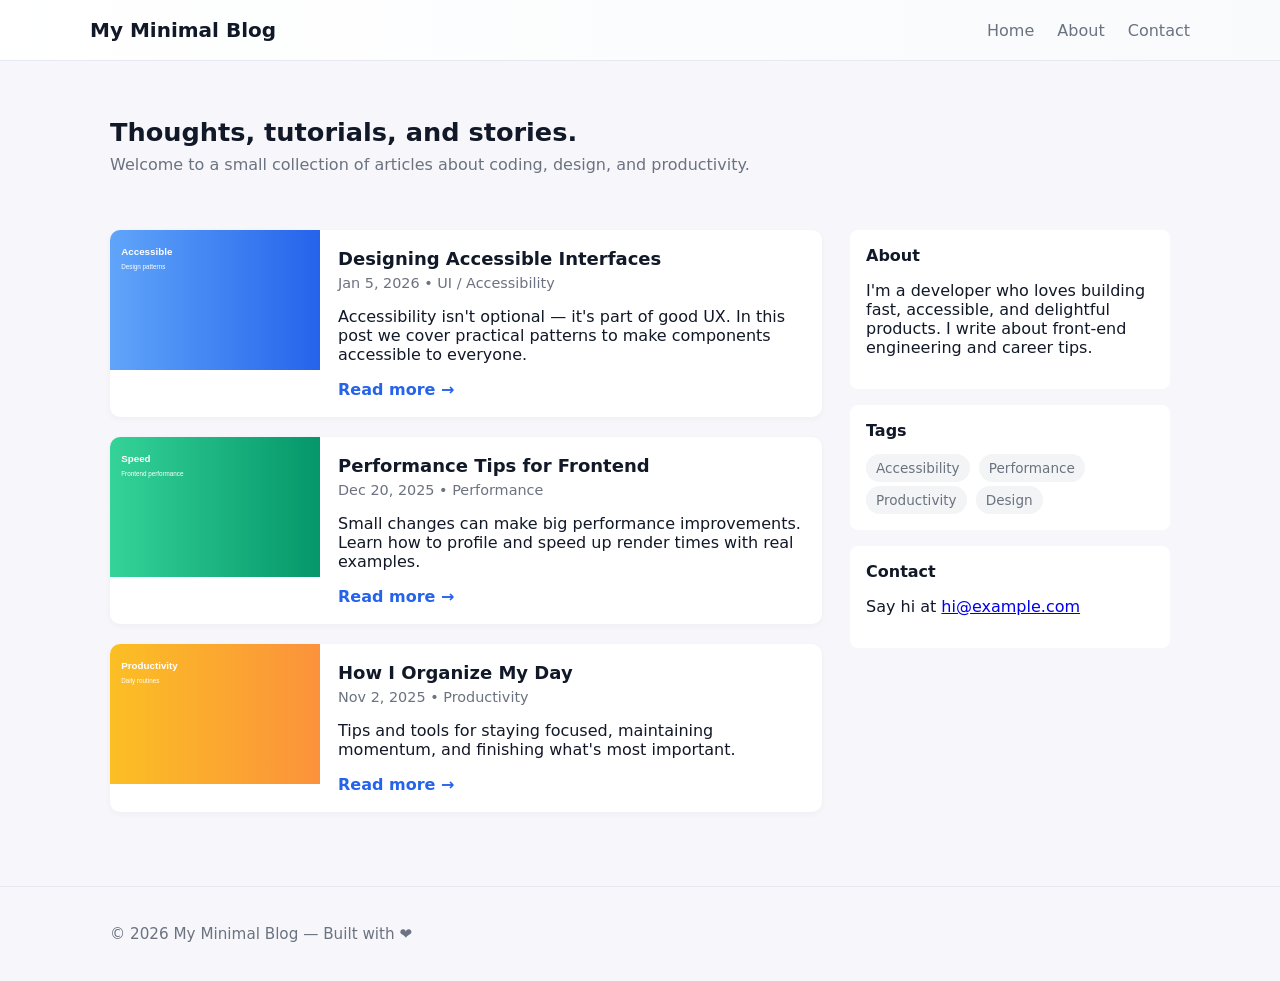
==== index.html @ c854fa27 "first commit" ====
<!DOCTYPE html>
<html lang="en">
  <head>
    <meta charset="utf-8" />
    <meta name="viewport" content="width=device-width, initial-scale=1" />
    <title>My Minimal Blog</title>
    <meta name="description" content="A simple, responsive blog template" />
    <link rel="stylesheet" href="styles.css" />
  </head>
  <body>
    <header class="site-header">
      <div class="container header-inner">
        <h1 class="site-title">My Minimal Blog</h1>
        <nav class="main-nav" aria-label="Main navigation">
          <a href="#">Home</a>
          <a href="#about">About</a>
          <a href="#contact">Contact</a>
        </nav>
      </div>
    </header>

    <main class="container">
      <section class="hero">
        <h2>Thoughts, tutorials, and stories.</h2>
        <p>Welcome to a small collection of articles about coding, design, and productivity.</p>
      </section>

      <div class="layout">
        <section class="posts" aria-label="Blog posts">
          <article class="post">
            <img src="imgs/post1.svg" alt="Post 1 image" class="post-image" />
            <div class="post-content">
              <h3 class="post-title">Designing Accessible Interfaces</h3>
              <p class="post-meta">Jan 5, 2026 • UI / Accessibility</p>
              <p>Accessibility isn't optional — it's part of good UX. In this post we cover practical patterns to make components accessible to everyone.</p>
              <a class="read-more" href="#">Read more →</a>
            </div>
          </article>

          <article class="post">
            <img src="imgs/post2.svg" alt="Post 2 image" class="post-image" />
            <div class="post-content">
              <h3 class="post-title">Performance Tips for Frontend</h3>
              <p class="post-meta">Dec 20, 2025 • Performance</p>
              <p>Small changes can make big performance improvements. Learn how to profile and speed up render times with real examples.</p>
              <a class="read-more" href="#">Read more →</a>
            </div>
          </article>

          <article class="post">
            <img src="imgs/post3.svg" alt="Post 3 image" class="post-image" />
            <div class="post-content">
              <h3 class="post-title">How I Organize My Day</h3>
              <p class="post-meta">Nov 2, 2025 • Productivity</p>
              <p>Tips and tools for staying focused, maintaining momentum, and finishing what's most important.</p>
              <a class="read-more" href="#">Read more →</a>
            </div>
          </article>
        </section>

        <aside class="sidebar" aria-label="Sidebar">
          <div id="about" class="widget">
            <h4>About</h4>
            <p>I'm a developer who loves building fast, accessible, and delightful products. I write about front-end engineering and career tips.</p>
          </div>

          <div class="widget">
            <h4>Tags</h4>
            <div class="tags">
              <a href="#">Accessibility</a>
              <a href="#">Performance</a>
              <a href="#">Productivity</a>
              <a href="#">Design</a>
            </div>
          </div>

          <div id="contact" class="widget">
            <h4>Contact</h4>
            <p>Say hi at <a href="mailto:hi@example.com">hi@example.com</a></p>
          </div>
        </aside>
      </div>
    </main>

    <footer class="site-footer">
      <div class="container">
        <p>© 2026 My Minimal Blog — Built with ❤️</p>
      </div>
    </footer>
  </body>
</html>
---- styles.css ----
:root{
	--bg:#f7f7fb;
	--card:#ffffff;
	--muted:#6b7280;
	--accent:#2563eb;
	--radius:10px;
	--max-width:1100px;
	--container-padding:20px;
}

*{box-sizing:border-box}
html,body{height:100%;}
body{
	margin:0;
	font-family:Inter, system-ui, -apple-system, "Segoe UI", Roboto, "Helvetica Neue", Arial;
	background:var(--bg);
	color:#111827;
	-webkit-font-smoothing:antialiased;
}

.container{max-width:var(--max-width);margin:0 auto;padding:var(--container-padding)}
.site-header{background:linear-gradient(90deg,#fff,#f8fafc);border-bottom:1px solid #e6e9ef}
.header-inner{display:flex;align-items:center;justify-content:space-between;padding:18px 0}
.site-title{font-size:1.25rem;margin:0}
.main-nav a{margin-left:18px;color:var(--muted);text-decoration:none}
.main-nav a:hover{color:var(--accent)}

.hero{padding:36px 0;text-align:left}
.hero h2{margin:0 0 8px 0;font-size:1.6rem}
.hero p{margin:0;color:var(--muted)}

.layout{display:grid;grid-template-columns:1fr 320px;gap:28px;padding:20px 0}

.posts{display:flex;flex-direction:column;gap:20px}
.post{display:flex;background:var(--card);border-radius:var(--radius);overflow:hidden;box-shadow:0 2px 6px rgba(16,24,40,0.04)}
.post-image{width:220px;height:140px;object-fit:cover;display:block}
.post-content{padding:18px}
.post-title{margin:0 0 6px 0;font-size:1.125rem}
.post-meta{margin:0 0 12px 0;color:var(--muted);font-size:0.9rem}
.read-more{color:var(--accent);text-decoration:none;font-weight:600}

.sidebar .widget{background:var(--card);padding:16px;border-radius:8px;margin-bottom:16px}
.widget h4{margin:0 0 10px 0}
.tags a{display:inline-block;background:#f3f4f6;color:var(--muted);padding:6px 10px;border-radius:999px;margin:4px 4px 0 0;font-size:0.85rem;text-decoration:none}

.site-footer{border-top:1px solid #e6e9ef;padding:18px 0;margin-top:34px}
.site-footer p{margin:0;color:var(--muted);font-size:0.95rem}

/* Responsive */
@media (max-width:900px){
	.layout{grid-template-columns:1fr;}
	.post{flex-direction:column}
	.post-image{width:100%;height:180px}
}

@media (prefers-color-scheme:dark){
	:root{--bg:#0b1220;--card:#071125;color:#e6eef8;--muted:#9fb0d6}
	.main-nav a{color:#9fb0d6}
}
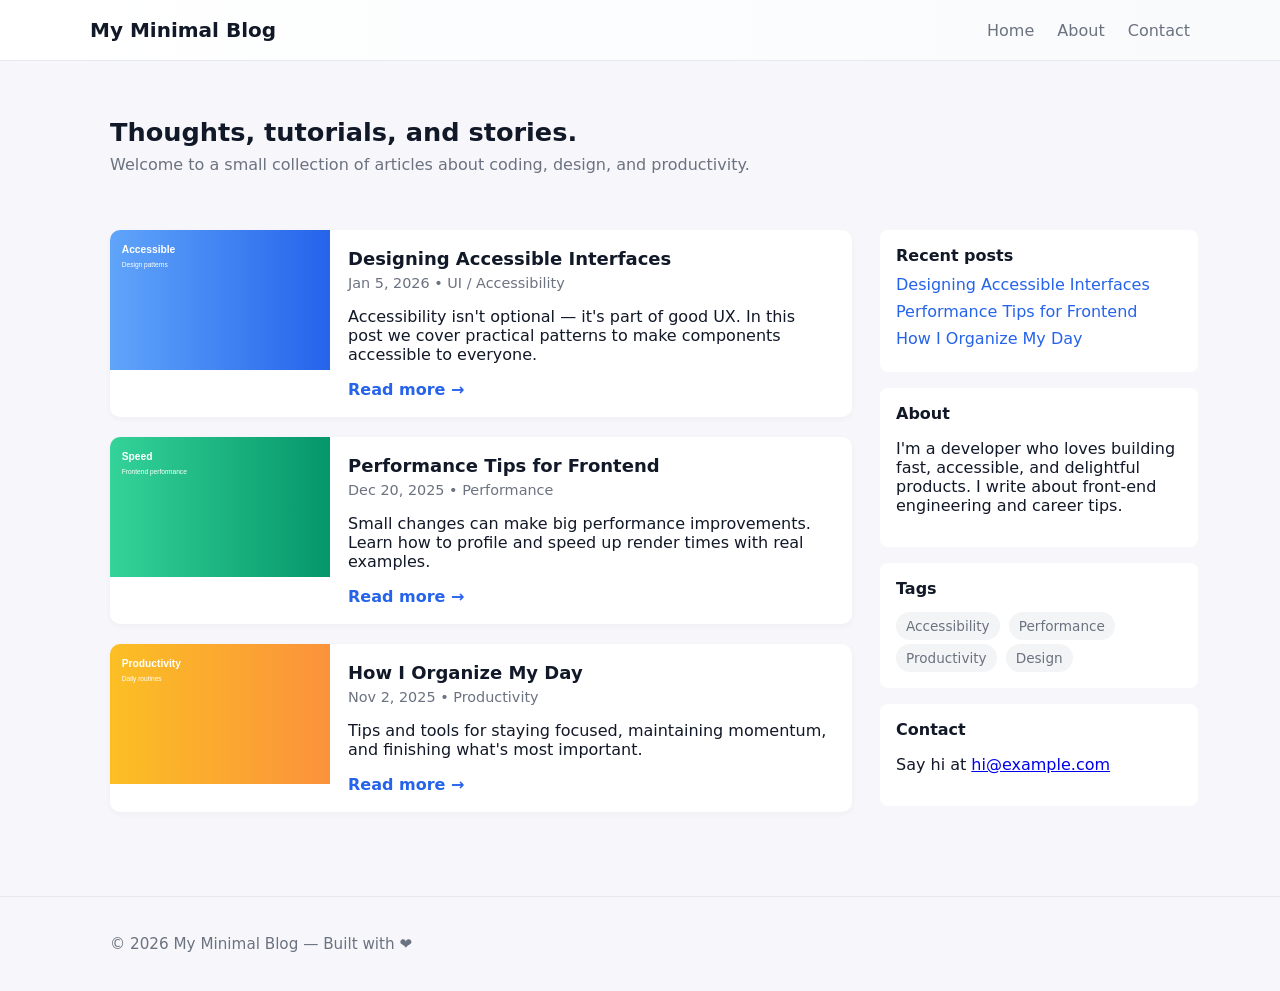
==== commit 221b28b0: "chore: update styles; add skip link and recent posts" ====
--- a/index.html
+++ b/index.html
@@ -8,18 +8,20 @@
     <link rel="stylesheet" href="styles.css" />
   </head>
   <body>
+    <a class="skip-link" href="#main-content">Skip to content</a>
+
     <header class="site-header">
       <div class="container header-inner">
         <h1 class="site-title">My Minimal Blog</h1>
         <nav class="main-nav" aria-label="Main navigation">
-          <a href="#">Home</a>
+          <a href="#" aria-current="page">Home</a>
           <a href="#about">About</a>
           <a href="#contact">Contact</a>
         </nav>
       </div>
     </header>
 
-    <main class="container">
+    <main id="main-content" class="container">
       <section class="hero">
         <h2>Thoughts, tutorials, and stories.</h2>
         <p>Welcome to a small collection of articles about coding, design, and productivity.</p>
@@ -59,6 +61,15 @@
         </section>
 
         <aside class="sidebar" aria-label="Sidebar">
+          <div class="widget">
+            <h4>Recent posts</h4>
+            <ul class="recent-posts">
+              <li><a href="#">Designing Accessible Interfaces</a></li>
+              <li><a href="#">Performance Tips for Frontend</a></li>
+              <li><a href="#">How I Organize My Day</a></li>
+            </ul>
+          </div>
+
           <div id="about" class="widget">
             <h4>About</h4>
             <p>I'm a developer who loves building fast, accessible, and delightful products. I write about front-end engineering and career tips.</p>
@@ -88,4 +99,4 @@
       </div>
     </footer>
   </body>
-</html>
+</html>
--- a/styles.css
+++ b/styles.css
@@ -1,21 +1,42 @@
+/* Skip link for keyboard users */
+.skip-link{
+  position:absolute;
+  left:-999px;
+  top:auto;
+  width:1px;
+  height:1px;
+  overflow:hidden;
+}
+.skip-link:focus{
+  left:1rem;
+  top:1rem;
+  width:auto;
+  height:auto;
+  background:var(--accent);
+  color:#fff;
+  padding:8px 12px;
+  border-radius:6px;
+  z-index:1000;
+}
 :root{
-	--bg:#f7f7fb;
-	--card:#ffffff;
-	--muted:#6b7280;
-	--accent:#2563eb;
-	--radius:10px;
-	--max-width:1100px;
-	--container-padding:20px;
+  --bg:#f7f7fb;
+  --card:#ffffff;
+  --muted:#6b7280;
+  --accent:#2563eb;
+  --radius:10px;
+  --max-width:1100px;
+  --container-padding:20px;
 }
 
+/* Base reset */
 *{box-sizing:border-box}
-html,body{height:100%;}
+html,body{height:100%}
 body{
-	margin:0;
-	font-family:Inter, system-ui, -apple-system, "Segoe UI", Roboto, "Helvetica Neue", Arial;
-	background:var(--bg);
-	color:#111827;
-	-webkit-font-smoothing:antialiased;
+  margin:0;
+  font-family:Inter, system-ui, -apple-system, "Segoe UI", Roboto, "Helvetica Neue", Arial;
+  background:var(--bg);
+  color:#111827;
+  -webkit-font-smoothing:antialiased;
 }
 
 .container{max-width:var(--max-width);margin:0 auto;padding:var(--container-padding)}
@@ -29,32 +50,55 @@
 .hero h2{margin:0 0 8px 0;font-size:1.6rem}
 .hero p{margin:0;color:var(--muted)}
 
-.layout{display:grid;grid-template-columns:1fr 320px;gap:28px;padding:20px 0}
+/* Layout: mobile-first (stacked) */
+.layout{display:block;gap:28px;padding:20px 0}
 
+/* Posts list */
 .posts{display:flex;flex-direction:column;gap:20px}
-.post{display:flex;background:var(--card);border-radius:var(--radius);overflow:hidden;box-shadow:0 2px 6px rgba(16,24,40,0.04)}
-.post-image{width:220px;height:140px;object-fit:cover;display:block}
+
+/* Individual post */
+.post{
+  display:flex;
+  flex-direction:column; /* stack image and content on small screens */
+  background:var(--card);
+  border-radius:var(--radius);
+  overflow:hidden;
+  box-shadow:0 2px 6px rgba(16,24,40,0.04);
+}
+.post-image{width:100%;height:180px;object-fit:cover;display:block}
 .post-content{padding:18px}
 .post-title{margin:0 0 6px 0;font-size:1.125rem}
 .post-meta{margin:0 0 12px 0;color:var(--muted);font-size:0.9rem}
 .read-more{color:var(--accent);text-decoration:none;font-weight:600}
 
+/* Sidebar widgets */
 .sidebar .widget{background:var(--card);padding:16px;border-radius:8px;margin-bottom:16px}
 .widget h4{margin:0 0 10px 0}
 .tags a{display:inline-block;background:#f3f4f6;color:var(--muted);padding:6px 10px;border-radius:999px;margin:4px 4px 0 0;font-size:0.85rem;text-decoration:none}
+.recent-posts{list-style:none;padding:0;margin:0}
+.recent-posts li{margin:8px 0}
+.recent-posts a{text-decoration:none;color:var(--accent)}
 
+/* Footer */
 .site-footer{border-top:1px solid #e6e9ef;padding:18px 0;margin-top:34px}
 .site-footer p{margin:0;color:var(--muted);font-size:0.95rem}
 
-/* Responsive */
-@media (max-width:900px){
-	.layout{grid-template-columns:1fr;}
-	.post{flex-direction:column}
-	.post-image{width:100%;height:180px}
+/* Desktop layout: side-by-side at 768px and wider (70% / 30%) */
+@media (min-width:768px){
+  .layout{
+    display:grid;
+    grid-template-columns: 70% 30%;
+    gap:28px;
+    align-items:start;
+  }
+
+  /* Make posts display with image left and content right on wider screens */
+  .post{flex-direction:row}
+  .post-image{width:220px;height:140px;flex-shrink:0}
 }
 
+/* Dark mode (optional) */
 @media (prefers-color-scheme:dark){
-	:root{--bg:#0b1220;--card:#071125;color:#e6eef8;--muted:#9fb0d6}
-	.main-nav a{color:#9fb0d6}
-}
-
+  :root{--bg:#0b1220;--card:#071125;color:#e6eef8;--muted:#9fb0d6}
+  .main-nav a{color:#9fb0d6}
+}
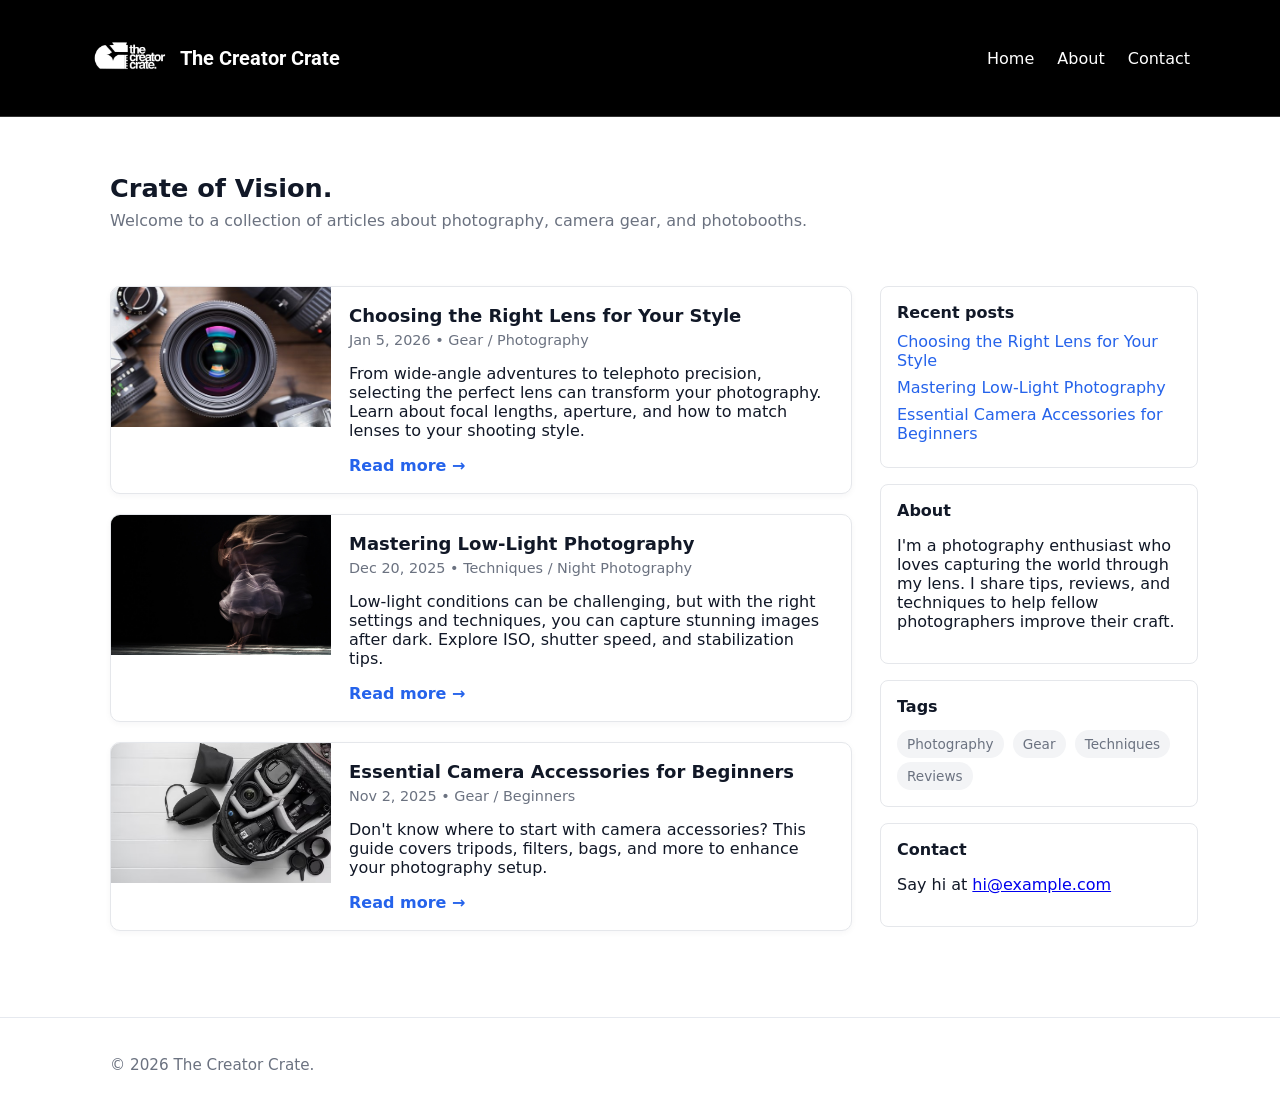
==== commit baf0097c: "revised and major changes" ====
--- a/index.html
+++ b/index.html
@@ -3,8 +3,11 @@
   <head>
     <meta charset="utf-8" />
     <meta name="viewport" content="width=device-width, initial-scale=1" />
-    <title>My Minimal Blog</title>
-    <meta name="description" content="A simple, responsive blog template" />
+    <title>the creator crate.</title>
+    <meta name="description" content="A photography blog about cameras, lenses, and capturing the perfect shot" />
+    <link rel="preconnect" href="https://fonts.googleapis.com">
+    <link rel="preconnect" href="https://fonts.gstatic.com" crossorigin>
+    <link href="https://fonts.googleapis.com/css2?family=Roboto:wght@400;700&display=swap" rel="stylesheet">
     <link rel="stylesheet" href="styles.css" />
   </head>
   <body>
@@ -12,7 +15,10 @@
 
     <header class="site-header">
       <div class="container header-inner">
-        <h1 class="site-title">My Minimal Blog</h1>
+        <div class="logo-title">
+          <img src="imgs/Copy of The Creator Crate [full logo - white].png" alt="The Creator Crate Logo" class="logo">
+          <h1 class="site-title">The Creator Crate</h1>
+        </div>
         <nav class="main-nav" aria-label="Main navigation">
           <a href="#" aria-current="page">Home</a>
           <a href="#about">About</a>
@@ -23,38 +29,38 @@
 
     <main id="main-content" class="container">
       <section class="hero">
-        <h2>Thoughts, tutorials, and stories.</h2>
-        <p>Welcome to a small collection of articles about coding, design, and productivity.</p>
+        <h2>Crate of Vision.</h2>
+        <p>Welcome to a collection of articles about photography, camera gear, and photobooths.</p>
       </section>
 
       <div class="layout">
         <section class="posts" aria-label="Blog posts">
           <article class="post">
-            <img src="imgs/post1.svg" alt="Post 1 image" class="post-image" />
+            <img src="imgs/lens.jpg" alt="Post 1 image" class="post-image" />
             <div class="post-content">
-              <h3 class="post-title">Designing Accessible Interfaces</h3>
-              <p class="post-meta">Jan 5, 2026 • UI / Accessibility</p>
-              <p>Accessibility isn't optional — it's part of good UX. In this post we cover practical patterns to make components accessible to everyone.</p>
+              <h3 class="post-title">Choosing the Right Lens for Your Style</h3>
+              <p class="post-meta">Jan 5, 2026 • Gear / Photography</p>
+              <p>From wide-angle adventures to telephoto precision, selecting the perfect lens can transform your photography. Learn about focal lengths, aperture, and how to match lenses to your shooting style.</p>
               <a class="read-more" href="#">Read more →</a>
             </div>
           </article>
 
           <article class="post">
-            <img src="imgs/post2.svg" alt="Post 2 image" class="post-image" />
+            <img src="imgs/lowlight.jpg" alt="Various camera lenses for different photography styles" class="post-image" />
             <div class="post-content">
-              <h3 class="post-title">Performance Tips for Frontend</h3>
-              <p class="post-meta">Dec 20, 2025 • Performance</p>
-              <p>Small changes can make big performance improvements. Learn how to profile and speed up render times with real examples.</p>
+              <h3 class="post-title">Mastering Low-Light Photography</h3>
+              <p class="post-meta">Dec 20, 2025 • Techniques / Night Photography</p>
+              <p>Low-light conditions can be challenging, but with the right settings and techniques, you can capture stunning images after dark. Explore ISO, shutter speed, and stabilization tips.</p>
               <a class="read-more" href="#">Read more →</a>
             </div>
           </article>
 
           <article class="post">
-            <img src="imgs/post3.svg" alt="Post 3 image" class="post-image" />
+            <img src="imgs/camera.jpg" alt="Post 3 image" class="post-image" />
             <div class="post-content">
-              <h3 class="post-title">How I Organize My Day</h3>
-              <p class="post-meta">Nov 2, 2025 • Productivity</p>
-              <p>Tips and tools for staying focused, maintaining momentum, and finishing what's most important.</p>
+              <h3 class="post-title">Essential Camera Accessories for Beginners</h3>
+              <p class="post-meta">Nov 2, 2025 • Gear / Beginners</p>
+              <p>Don't know where to start with camera accessories? This guide covers tripods, filters, bags, and more to enhance your photography setup.</p>
               <a class="read-more" href="#">Read more →</a>
             </div>
           </article>
@@ -64,24 +70,24 @@
           <div class="widget">
             <h4>Recent posts</h4>
             <ul class="recent-posts">
-              <li><a href="#">Designing Accessible Interfaces</a></li>
-              <li><a href="#">Performance Tips for Frontend</a></li>
-              <li><a href="#">How I Organize My Day</a></li>
+              <li><a href="#">Choosing the Right Lens for Your Style</a></li>
+              <li><a href="#">Mastering Low-Light Photography</a></li>
+              <li><a href="#">Essential Camera Accessories for Beginners</a></li>
             </ul>
           </div>
 
           <div id="about" class="widget">
             <h4>About</h4>
-            <p>I'm a developer who loves building fast, accessible, and delightful products. I write about front-end engineering and career tips.</p>
+            <p>I'm a photography enthusiast who loves capturing the world through my lens. I share tips, reviews, and techniques to help fellow photographers improve their craft.</p>
           </div>
 
           <div class="widget">
             <h4>Tags</h4>
             <div class="tags">
-              <a href="#">Accessibility</a>
-              <a href="#">Performance</a>
-              <a href="#">Productivity</a>
-              <a href="#">Design</a>
+              <a href="#">Photography</a>
+              <a href="#">Gear</a>
+              <a href="#">Techniques</a>
+              <a href="#">Reviews</a>
             </div>
           </div>
 
@@ -95,7 +101,7 @@
 
     <footer class="site-footer">
       <div class="container">
-        <p>© 2026 My Minimal Blog — Built with ❤️</p>
+        <p>© 2026 The Creator Crate. </p>
       </div>
     </footer>
   </body>
--- a/styles.css
+++ b/styles.css
@@ -19,7 +19,7 @@
   z-index:1000;
 }
 :root{
-  --bg:#f7f7fb;
+  --bg:#ffffff;
   --card:#ffffff;
   --muted:#6b7280;
   --accent:#2563eb;
@@ -40,11 +40,13 @@
 }
 
 .container{max-width:var(--max-width);margin:0 auto;padding:var(--container-padding)}
-.site-header{background:linear-gradient(90deg,#fff,#f8fafc);border-bottom:1px solid #e6e9ef}
+.site-header{background:black;color:white;border-bottom:1px solid #333}
 .header-inner{display:flex;align-items:center;justify-content:space-between;padding:18px 0}
-.site-title{font-size:1.25rem;margin:0}
-.main-nav a{margin-left:18px;color:var(--muted);text-decoration:none}
-.main-nav a:hover{color:var(--accent)}
+.site-title{font-size:1.25rem;margin:0;font-family:'Roboto',sans-serif;}
+.logo-title{display:flex;align-items:center;}
+.logo{width:80px;height:80px;margin-right:10px;}
+.main-nav a{margin-left:18px;color:white;text-decoration:none}
+.main-nav a:hover{color:#ccc}
 
 .hero{padding:36px 0;text-align:left}
 .hero h2{margin:0 0 8px 0;font-size:1.6rem}
@@ -61,6 +63,7 @@
   display:flex;
   flex-direction:column; /* stack image and content on small screens */
   background:var(--card);
+  border:1px solid #e5e7eb;
   border-radius:var(--radius);
   overflow:hidden;
   box-shadow:0 2px 6px rgba(16,24,40,0.04);
@@ -72,7 +75,7 @@
 .read-more{color:var(--accent);text-decoration:none;font-weight:600}
 
 /* Sidebar widgets */
-.sidebar .widget{background:var(--card);padding:16px;border-radius:8px;margin-bottom:16px}
+.sidebar .widget{background:var(--card);border:1px solid #e5e7eb;padding:16px;border-radius:8px;margin-bottom:16px}
 .widget h4{margin:0 0 10px 0}
 .tags a{display:inline-block;background:#f3f4f6;color:var(--muted);padding:6px 10px;border-radius:999px;margin:4px 4px 0 0;font-size:0.85rem;text-decoration:none}
 .recent-posts{list-style:none;padding:0;margin:0}
@@ -99,6 +102,6 @@
 
 /* Dark mode (optional) */
 @media (prefers-color-scheme:dark){
-  :root{--bg:#0b1220;--card:#071125;color:#e6eef8;--muted:#9fb0d6}
-  .main-nav a{color:#9fb0d6}
+  :root{--bg:#ffffff;--card:#ffffff;color:#000000;--muted:#6b7280}
+  .main-nav a{color:white}
 }
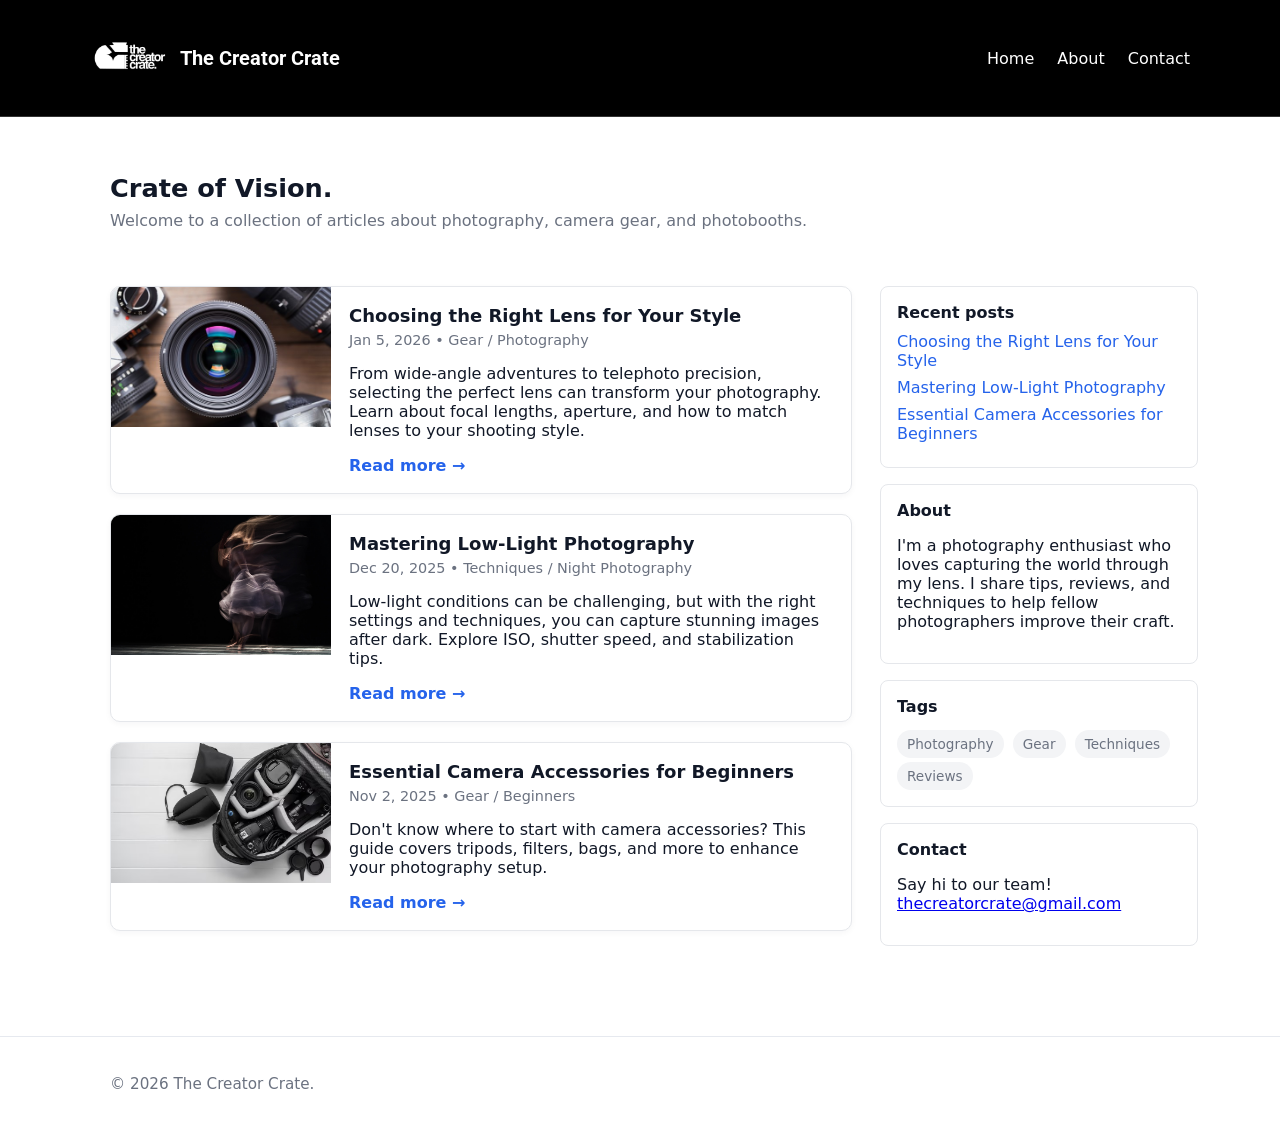
==== commit 53d22fd9: "changed contact email" ====
--- a/index.html
+++ b/index.html
@@ -93,7 +93,7 @@
 
           <div id="contact" class="widget">
             <h4>Contact</h4>
-            <p>Say hi at <a href="mailto:hi@example.com">hi@example.com</a></p>
+            <p>Say hi to our team! <a href="mailto:thecreatorcrate@gmail.com">thecreatorcrate@gmail.com</a></p>
           </div>
         </aside>
       </div>
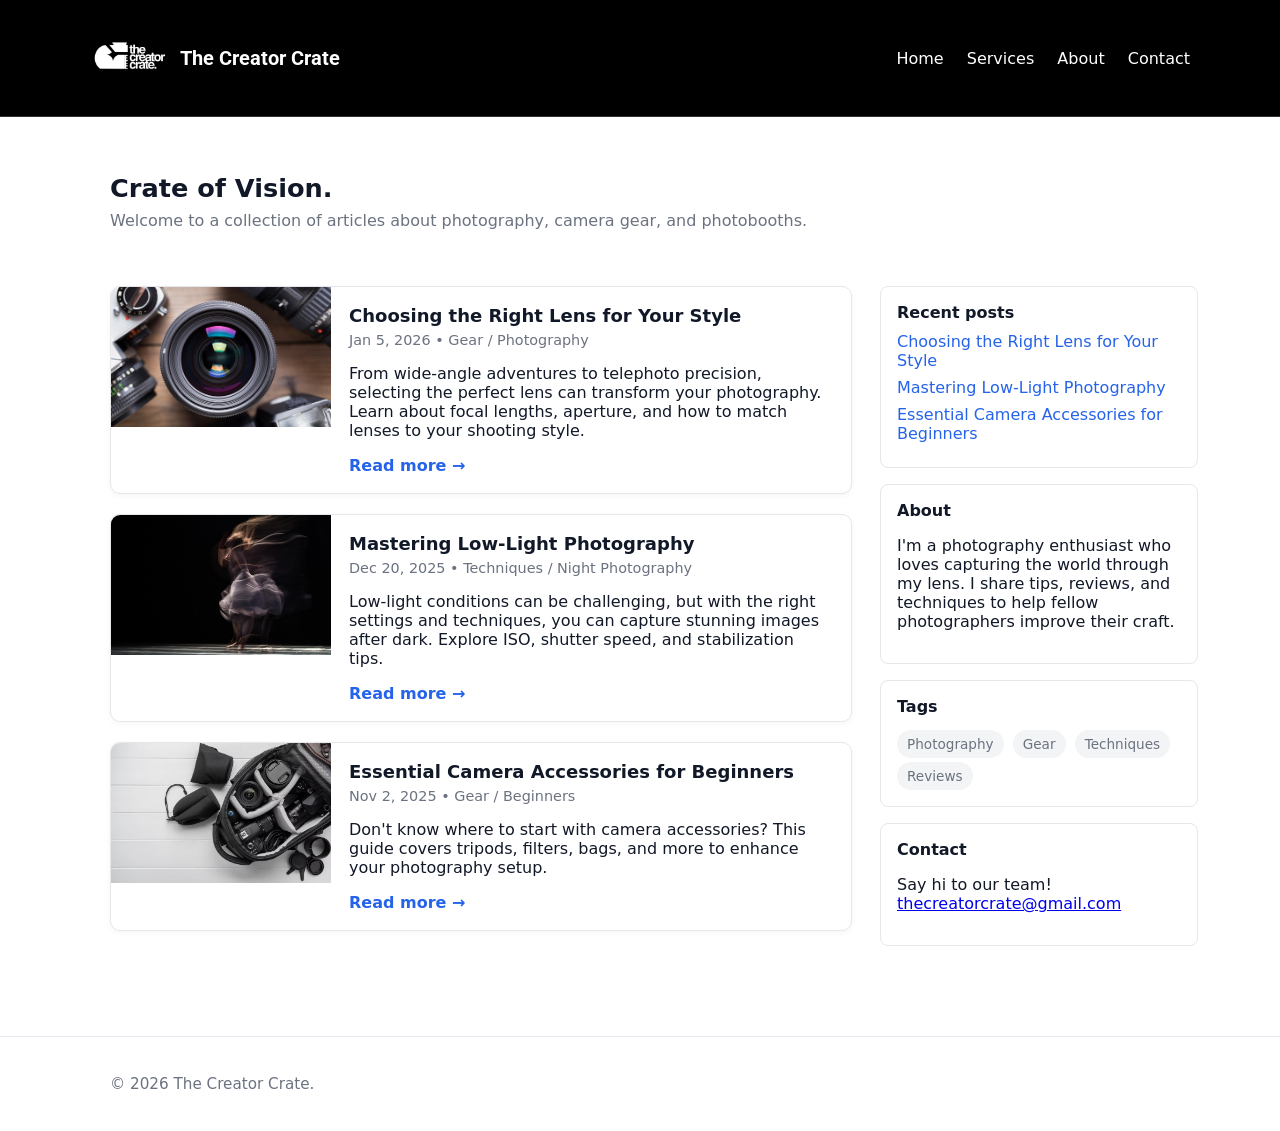
==== commit 391fd63a: "Add camera rentals and photobooth services with ES2025+ features" ====
--- a/index.html
+++ b/index.html
@@ -3,8 +3,8 @@
   <head>
     <meta charset="utf-8" />
     <meta name="viewport" content="width=device-width, initial-scale=1" />
-    <title>the creator crate.</title>
-    <meta name="description" content="A photography blog about cameras, lenses, and capturing the perfect shot" />
+    <title>The Creator Crate - Camera Rentals & Photobooth Services</title>
+    <meta name="description" content="Professional camera rentals and photobooth services for events and photography needs" />
     <link rel="preconnect" href="https://fonts.googleapis.com">
     <link rel="preconnect" href="https://fonts.gstatic.com" crossorigin>
     <link href="https://fonts.googleapis.com/css2?family=Roboto:wght@400;700&display=swap" rel="stylesheet">
@@ -21,6 +21,7 @@
         </div>
         <nav class="main-nav" aria-label="Main navigation">
           <a href="#" aria-current="page">Home</a>
+          <a href="services.html">Services</a>
           <a href="#about">About</a>
           <a href="#contact">Contact</a>
         </nav>
